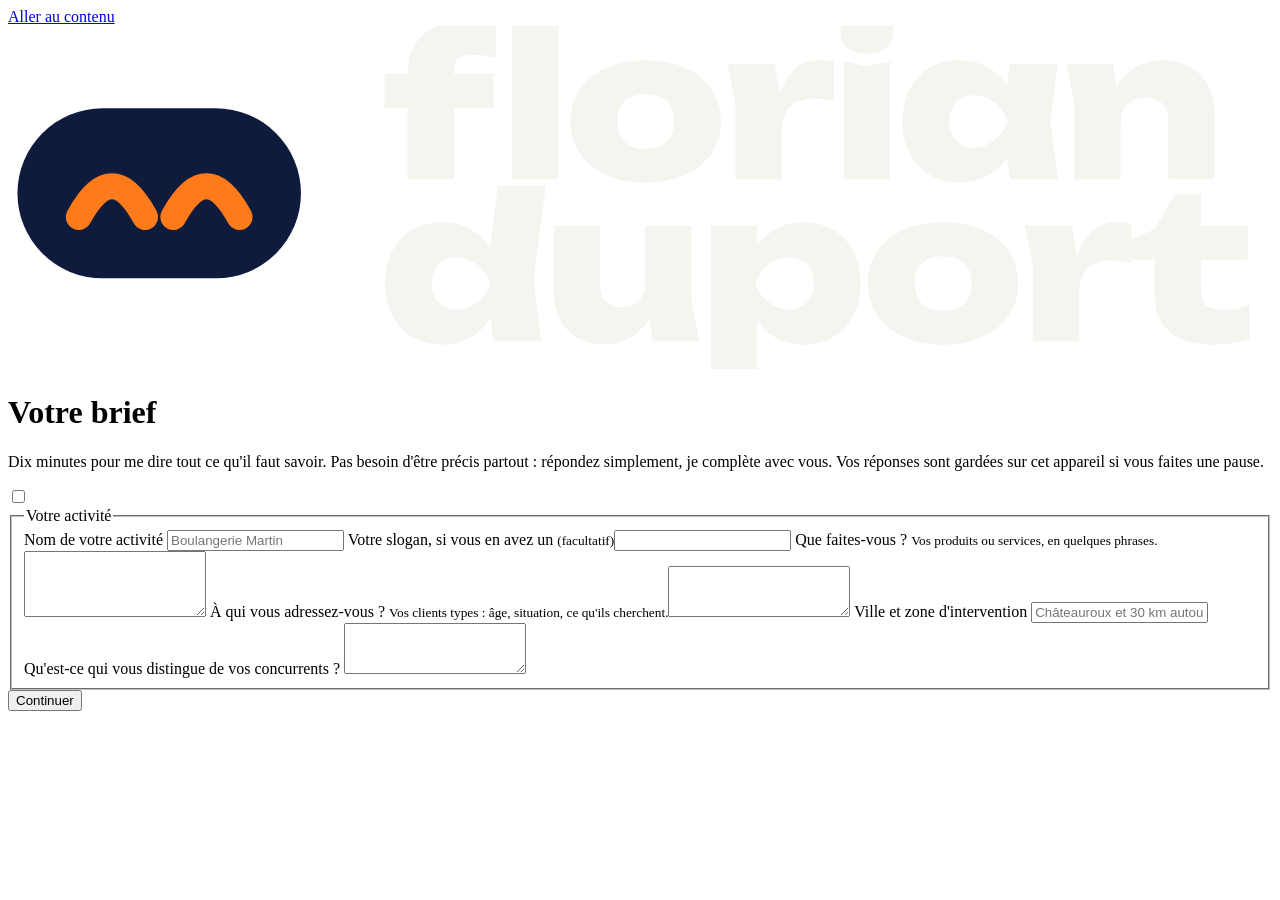
==== brief.html @ b541f1bf "Mise à jour du site (2026-10-30 08:42)" ====
<!doctype html>
<html lang="fr">
<head>
  <meta name="robots" content="noindex" />
  <meta charset="utf-8" />
  <meta name="viewport" content="width=device-width, initial-scale=1" />
  <title>Votre brief · Florian Duport</title>
  <meta name="description" content="Le brief de votre landing page : dix minutes pour me dire tout ce qu'il faut savoir. Votre page est en ligne 3 jours plus tard." />
  <meta name="robots" content="noindex" />
  <meta name="theme-color" content="#0E1B3D" />
  <link rel="icon" href="/site-florian-duport/favicon.svg" type="image/svg+xml" />
  <script type="module" crossorigin src="/site-florian-duport/assets/brief-FV-0mz4w.js"></script>
  <link rel="modulepreload" crossorigin href="/site-florian-duport/assets/style-B1-n3mrG.js">
  <link rel="modulepreload" crossorigin href="/site-florian-duport/assets/config-A_VQIrrj.js">
  <link rel="stylesheet" crossorigin href="/site-florian-duport/assets/style-Bo7npjMz.css">
</head>
<body class="legal-page brief-page">
  <a class="skip" href="#contenu">Aller au contenu</a>
  <header class="nav is-scrolled">
    <a class="nav__brand" href="/site-florian-duport/" aria-label="Florian Duport, retour à l'accueil"><svg class="logo" aria-hidden="true" focusable="false" xmlns="http://www.w3.org/2000/svg" viewBox="0 0 627 170"><g transform="translate(0 8) scale(2.34375)">
  <rect class="vs" x="2" y="14" width="60" height="36" rx="18" fill="#0E1B3D"/>
  <path class="ey" d="M15 37 Q22 24 29 37 M35 37 Q42 24 49 37" fill="none" stroke="#FF7A1A" stroke-width="5.5" stroke-linecap="round"/>
</g>
  <path class="lt" fill="#F6F4EF" d="M231.30 14.20L231.30 14.20Q225.80 14.20 223.50 16.05Q221.20 17.90 221.20 22L221.20 22L221.20 76L198.20 76L198.20 23.90Q198.20 15.20 201.70 9.30Q205.20 3.40 211.95 0.35Q218.70-2.70 228.60-2.70L228.60-2.70Q232.40-2.70 235.55-2.15Q238.70-1.60 241.90-0.50L241.90-0.50L241.90 16.10Q239.40 15.20 236.80 14.70Q234.20 14.20 231.30 14.20ZM240.90 40.50L186.80 40.50L186.80 23.70L240.90 23.70L240.90 40.50ZM250.10 76L250.10-1L273.10-1L273.10 76L250.10 76ZM316.30 77.70L316.30 77.70Q305.20 77.70 296.80 73.90Q288.40 70.10 283.70 63.25Q279 56.40 279 47.40L279 47.40Q279 38.20 283.70 31.35Q288.40 24.50 296.80 20.75Q305.20 17 316.40 17L316.40 17Q327.50 17 335.90 20.75Q344.30 24.50 348.95 31.35Q353.60 38.20 353.60 47.40L353.60 47.40Q353.60 56.40 348.95 63.25Q344.30 70.10 335.90 73.90Q327.50 77.70 316.30 77.70ZM316.40 60.90L316.40 60.90Q320.90 60.90 324.05 59.30Q327.20 57.70 328.85 54.65Q330.50 51.60 330.50 47.40L330.50 47.40Q330.50 43.10 328.85 40.05Q327.20 37 324.05 35.40Q320.90 33.80 316.40 33.80L316.40 33.80Q311.90 33.80 308.70 35.40Q305.50 37 303.85 40.05Q302.20 43.10 302.20 47.30L302.20 47.30Q302.20 51.60 303.85 54.65Q305.50 57.70 308.70 59.30Q311.90 60.90 316.40 60.90ZM360.80 38.30L356.90 18.70L380.30 18.70L383.70 39L383.70 76L360.80 76L360.80 38.30ZM409.80 17.60L409.80 17.60L409.80 37.10Q406.60 36.50 403.95 36.25Q401.30 36 399.10 36L399.10 36Q395.00 36 391.50 37.55Q388.00 39.10 385.85 42.85Q383.70 46.60 383.70 53.20L383.70 53.20L379.50 48Q380.40 41.80 381.95 36.25Q383.50 30.70 386.20 26.35Q388.90 22 392.95 19.50Q397.00 17 402.90 17L402.90 17Q404.50 17 406.20 17.15Q407.90 17.30 409.80 17.60ZM414.50 76L414.50 17.60L426.00 20L437.40 17.60L437.40 76L414.50 76ZM426.00 13.80L426.00 13.80Q420.20 13.80 416.60 10.90Q413.00 8 413.00 3.10L413.00 3.10Q413.00-1.90 416.60-4.80Q420.20-7.70 426.00-7.70L426.00-7.70Q432.00-7.70 435.55-4.80Q439.10-1.90 439.10 3.10L439.10 3.10Q439.10 8 435.55 10.90Q432.00 13.80 426.00 13.80ZM520.80 76L497.00 76L494.30 55.60L497.10 47.40L494.30 39.30L497.00 18.70L520.80 18.70L517 47.30L520.80 76ZM502.10 47.40L502.10 47.40Q500.90 56.50 496.85 63.35Q492.80 70.20 486.45 73.95Q480.10 77.70 471.90 77.70L471.90 77.70Q463.60 77.70 457.20 73.90Q450.80 70.10 447.25 63.25Q443.70 56.40 443.70 47.40L443.70 47.40Q443.70 38.20 447.25 31.35Q450.80 24.50 457.20 20.75Q463.60 17 471.90 17L471.90 17Q480.10 17 486.45 20.70Q492.80 24.40 496.90 31.25Q501.00 38.10 502.10 47.40ZM466.80 47.40L466.80 47.40Q466.80 51.20 468.35 54.10Q469.90 57 472.70 58.70Q475.50 60.40 479.10 60.40L479.10 60.40Q482.80 60.40 486.20 58.70Q489.60 57 492.20 54.10Q494.80 51.20 496.00 47.40L496.00 47.40Q494.80 43.60 492.20 40.65Q489.60 37.70 486.20 36Q482.80 34.30 479.10 34.30L479.10 34.30Q475.50 34.30 472.70 36Q469.90 37.70 468.35 40.65Q466.80 43.60 466.80 47.40ZM529 38.90L525.10 18.70L548 18.70L551.90 42.40L551.90 76L529 76L529 38.90ZM572.30 17L572.30 17Q580.70 17 586.50 20.30Q592.30 23.60 595.45 29.65Q598.60 35.70 598.60 43.80L598.60 43.80L598.60 76L575.60 76L575.60 47.10Q575.60 41.50 572.65 38.50Q569.70 35.50 564.30 35.50L564.30 35.50Q560.50 35.50 557.70 37.10Q554.90 38.70 553.40 41.60Q551.90 44.50 551.90 48.60L551.90 48.60L545 45Q546.30 35.70 550.25 29.50Q554.20 23.30 559.90 20.15Q565.60 17 572.30 17Z"/>
  <path class="lt" fill="#F6F4EF" d="M264.60 156.36L240.80 156.36L238 134.96L241.70 127.96L238 118.66L243 79.36L266.80 79.36L260.70 125.86L264.60 156.36ZM245.40 127.76L245.40 127.76Q244.20 136.86 240.15 143.71Q236.10 150.56 229.75 154.31Q223.40 158.06 215.20 158.06L215.20 158.06Q206.90 158.06 200.50 154.26Q194.10 150.46 190.55 143.61Q187 136.76 187 127.76L187 127.76Q187 118.56 190.55 111.71Q194.10 104.86 200.50 101.11Q206.90 97.36 215.20 97.36L215.20 97.36Q223.40 97.36 229.75 101.06Q236.10 104.76 240.20 111.61Q244.30 118.46 245.40 127.76ZM210.10 127.76L210.10 127.76Q210.10 131.56 211.65 134.46Q213.20 137.36 216 139.06Q218.80 140.76 222.40 140.76L222.40 140.76Q226.10 140.76 229.50 139.06Q232.90 137.36 235.50 134.46Q238.10 131.56 239.30 127.76L239.30 127.76Q238.10 123.96 235.50 121.01Q232.90 118.06 229.50 116.36Q226.10 114.66 222.40 114.66L222.40 114.66Q218.80 114.66 216 116.36Q213.20 118.06 211.65 121.01Q210.10 123.96 210.10 127.76ZM296.20 157.96L296.20 157.96Q288.20 157.96 282.45 154.66Q276.70 151.36 273.70 145.31Q270.70 139.26 270.70 131.26L270.70 131.26L270.70 99.06L293.60 99.06L293.60 127.96Q293.60 133.46 296.40 136.46Q299.20 139.46 304.30 139.46L304.30 139.46Q308.20 139.46 310.80 137.96Q313.40 136.46 314.75 133.56Q316.10 130.66 316.10 126.46L316.10 126.46L323 130.06Q321.80 139.16 317.90 145.41Q314 151.66 308.45 154.81Q302.90 157.96 296.20 157.96ZM342.90 156.36L319.90 156.36L316.10 132.66L316.10 99.06L339 99.06L339 136.16L342.90 156.36ZM348.60 172.86L348.60 99.06L371.50 99.06L371.50 114.36L370.60 116.96L370.60 134.46L371.50 139.56L371.50 172.86L348.60 172.86ZM364.50 127.76L364.50 127.76Q365.70 118.46 369.75 111.61Q373.80 104.76 380.20 101.06Q386.60 97.36 394.70 97.36L394.70 97.36Q403.10 97.36 409.45 101.11Q415.80 104.86 419.35 111.71Q422.90 118.56 422.90 127.76L422.90 127.76Q422.90 136.76 419.35 143.61Q415.80 150.46 409.45 154.26Q403.10 158.06 394.70 158.06L394.70 158.06Q386.50 158.06 380.15 154.31Q373.80 150.56 369.80 143.71Q365.80 136.86 364.50 127.76ZM399.80 127.76L399.80 127.76Q399.80 123.96 398.25 121.01Q396.70 118.06 393.90 116.36Q391.10 114.66 387.50 114.66L387.50 114.66Q383.80 114.66 380.40 116.36Q377 118.06 374.45 121.01Q371.90 123.96 370.70 127.76L370.70 127.76Q371.90 131.56 374.45 134.46Q377 137.36 380.40 139.06Q383.80 140.76 387.50 140.76L387.50 140.76Q391.10 140.76 393.90 139.06Q396.70 137.36 398.25 134.46Q399.80 131.56 399.80 127.76ZM463.80 158.06L463.80 158.06Q452.70 158.06 444.30 154.26Q435.90 150.46 431.20 143.61Q426.50 136.76 426.50 127.76L426.50 127.76Q426.50 118.56 431.20 111.71Q435.90 104.86 444.30 101.11Q452.70 97.36 463.90 97.36L463.90 97.36Q475.00 97.36 483.40 101.11Q491.80 104.86 496.45 111.71Q501.10 118.56 501.10 127.76L501.10 127.76Q501.10 136.76 496.45 143.61Q491.80 150.46 483.40 154.26Q475.00 158.06 463.80 158.06ZM463.90 141.26L463.90 141.26Q468.40 141.26 471.55 139.66Q474.70 138.06 476.35 135.01Q478.00 131.96 478.00 127.76L478.00 127.76Q478.00 123.46 476.35 120.41Q474.70 117.36 471.55 115.76Q468.40 114.16 463.90 114.16L463.90 114.16Q459.40 114.16 456.20 115.76Q453.00 117.36 451.35 120.41Q449.70 123.46 449.70 127.66L449.70 127.66Q449.70 131.96 451.35 135.01Q453.00 138.06 456.20 139.66Q459.40 141.26 463.90 141.26ZM508.30 118.66L504.40 99.06L527.80 99.06L531.20 119.36L531.20 156.36L508.30 156.36L508.30 118.66ZM557.30 97.96L557.30 97.96L557.30 117.46Q554.10 116.86 551.45 116.61Q548.80 116.36 546.60 116.36L546.60 116.36Q542.50 116.36 539 117.91Q535.50 119.46 533.35 123.21Q531.20 126.96 531.20 133.56L531.20 133.56L527 128.36Q527.90 122.16 529.45 116.61Q531 111.06 533.70 106.71Q536.40 102.36 540.45 99.86Q544.50 97.36 550.40 97.36L550.40 97.36Q552 97.36 553.70 97.51Q555.40 97.66 557.30 97.96ZM568.80 115.86L557.40 115.86L557.40 105.96L568.80 100.76L578.80 83.56L591.80 83.56L591.80 99.06L615 99.06L615 115.86L591.80 115.86L591.80 130.16Q591.80 135.96 594.05 138.36Q596.30 140.76 602.90 140.76L602.90 140.76Q607 140.76 610.20 140.11Q613.40 139.46 616 138.46L616 138.46L616 155.36Q612.80 156.36 607.90 157.21Q603 158.06 597.60 158.06L597.60 158.06Q587.80 158.06 581.45 155.06Q575.10 152.06 571.95 146.46Q568.80 140.86 568.80 133.26L568.80 133.26L568.80 115.86Z"/></svg></a>
  </header>

  <main id="contenu" class="brief">
    <div class="wrap brief__wrap">
      <div class="brief__intro">
        <h1>Votre brief</h1>
        <p class="lead">Dix minutes pour me dire tout ce qu'il faut savoir. Pas besoin d'être précis partout&nbsp;: répondez simplement, je complète avec vous. Vos réponses sont gardées sur cet appareil si vous faites une pause.</p>
      </div>

      <div class="brief__progress" aria-hidden="true"><span class="brief__bar"></span></div>
      <p class="brief__step-label" aria-live="polite"></p>

      <form class="brief__form form" novalidate>
        <input type="checkbox" name="botcheck" class="hp" tabindex="-1" autocomplete="off" aria-hidden="true" />

        <!-- 1. activity -->
        <fieldset class="brief__step" data-title="Votre activité">
          <legend>Votre activité</legend>
          <label>Nom de votre activité <input name="nom" required placeholder="Boulangerie Martin" /></label>
          <label>Votre slogan, si vous en avez un <small>(facultatif)</small><input name="slogan" /></label>
          <label>Que faites-vous&nbsp;? <small>Vos produits ou services, en quelques phrases.</small><textarea name="activite" required rows="4"></textarea></label>
          <label>À qui vous adressez-vous&nbsp;? <small>Vos clients types&nbsp;: âge, situation, ce qu'ils cherchent.</small><textarea name="clients" required rows="3"></textarea></label>
          <label>Ville et zone d'intervention <input name="ville" required placeholder="Châteauroux et 30 km autour" /></label>
          <label>Qu'est-ce qui vous distingue de vos concurrents&nbsp;? <textarea name="difference" rows="3"></textarea></label>
        </fieldset>

        <!-- 2. image -->
        <fieldset class="brief__step" data-title="Votre image" hidden>
          <legend>Votre image</legend>
          <label>Votre activité en 3 à 5 mots <small>Par exemple&nbsp;: chaleureuse, artisanale, haut de gamme.</small><input name="personnalite" required /></label>
          <label>Vos couleurs <small>(facultatif) Les noms ou les codes, si vous les avez.</small><input name="couleurs" placeholder="Bleu marine, doré" /></label>
          <div class="brief__choices" role="radiogroup" aria-label="Logo">
            <p class="brief__q">Avez-vous un logo&nbsp;?</p>
            <label class="choice"><input type="radio" name="logo" value="Oui, je l'envoie" required /> <span>Oui, je vous l'envoie</span></label>
            <label class="choice"><input type="radio" name="logo" value="Non, à créer" /> <span>Non, il faudrait en créer un</span></label>
          </div>
          <label>L'ambiance que vous imaginez <small>(facultatif) Lumière, matières, atmosphère.</small><textarea name="ambiance" rows="3" placeholder="Chaleureux, bois et farine, lumière du matin"></textarea></label>
          <div class="brief__choices" role="radiogroup" aria-label="Style du site">
            <p class="brief__q">Quel style de page&nbsp;?</p>
            <label class="choice"><input type="radio" name="style" value="Classique" required /> <span><strong>Classique</strong> Sobre et efficace, rapide à parcourir.</span></label>
            <label class="choice"><input type="radio" name="style" value="Mixte" /> <span><strong>Avec un effet « waouh »</strong> La même clarté, plus un premier écran animé.</span></label>
            <label class="choice"><input type="radio" name="style" value="À conseiller" /> <span><strong>Je ne sais pas</strong> Conseillez-moi.</span></label>
          </div>
        </fieldset>

        <!-- 3. page -->
        <fieldset class="brief__step" data-title="Votre page" hidden>
          <legend>Votre page</legend>
          <div class="brief__choices" role="radiogroup" aria-label="Objectif">
            <p class="brief__q">Que doit faire le visiteur en priorité&nbsp;?</p>
            <label class="choice"><input type="radio" name="objectif" value="Vous appeler" required /> <span>Vous appeler</span></label>
            <label class="choice"><input type="radio" name="objectif" value="Vous écrire (formulaire ou message)" /> <span>Vous écrire</span></label>
            <label class="choice"><input type="radio" name="objectif" value="Réserver ou prendre rendez-vous" /> <span>Réserver ou prendre rendez-vous</span></label>
            <label class="choice"><input type="radio" name="objectif" value="Demander un devis" /> <span>Demander un devis</span></label>
            <label class="choice"><input type="radio" name="objectif" value="Venir sur place" /> <span>Venir sur place</span></label>
          </div>
          <label>Vos produits ou services principaux, avec leurs prix si vous le souhaitez <textarea name="offre" required rows="4"></textarea></label>
          <label>Trois raisons de vous choisir <small>(facultatif)</small><textarea name="benefices" rows="3"></textarea></label>
          <label>Infos pratiques <small>(facultatif) Horaires, lieu d'accueil, moyens de paiement, accès.</small><textarea name="pratique" rows="3"></textarea></label>
          <label>Les questions que vos clients posent souvent <small>(facultatif)</small><textarea name="faq" rows="3"></textarea></label>
        </fieldset>

        <!-- 4. content -->
        <fieldset class="brief__step" data-title="Vos contenus" hidden>
          <legend>Vos contenus</legend>
          <label>Vos photos et votre logo <small>Un lien Google Drive, WeTransfer ou Dropbox. Pas de photos&nbsp;? Laissez vide, je m'en occupe.</small><input name="photos" type="url" placeholder="https://" /></label>
          <label>Ce qui existe déjà <small>(facultatif) Ancien site, page Facebook, fiche Google.</small><textarea name="existant" rows="2"></textarea></label>
          <label>Avis clients à afficher <small>(facultatif) Un lien vers vos avis Google, ou copiez-en quelques-uns.</small><textarea name="avis" rows="3"></textarea></label>
          <label>Deux ou trois sites que vous aimez <small>(facultatif) Même hors de votre métier.</small><textarea name="aimes" rows="2"></textarea></label>
          <label>Un site que vous n'aimez pas <small>(facultatif)</small><input name="deteste" /></label>
        </fieldset>

        <!-- 5. contact and legal -->
        <fieldset class="brief__step" data-title="Coordonnées" hidden>
          <legend>Coordonnées</legend>
          <div class="form__row">
            <label>Votre nom <input name="contact" required autocomplete="name" /></label>
            <label>Votre e-mail <input name="email" type="email" required autocomplete="email" /></label>
          </div>
          <p class="brief__hint">Ce qui doit apparaître sur votre page&nbsp;:</p>
          <div class="form__row">
            <label>Téléphone <input name="tel_public" type="tel" autocomplete="tel" /></label>
            <label>E-mail <input name="email_public" type="email" /></label>
          </div>
          <label>Adresse <small>(facultatif)</small><input name="adresse" autocomplete="street-address" /></label>
          <label>Réseaux sociaux <small>(facultatif) Les liens.</small><textarea name="reseaux" rows="2"></textarea></label>
          <label>Le nom de domaine souhaité <small>(facultatif) L'adresse de votre site.</small><input name="domaine" placeholder="boulangerie-martin.fr" /></label>
          <p class="brief__hint">Pour les mentions légales, obligatoires&nbsp;:</p>
          <div class="form__row">
            <label>Raison sociale ou nom <input name="raison" /></label>
            <label>SIRET <input name="siret" inputmode="numeric" /></label>
          </div>
          <label class="choice choice--check"><input type="checkbox" name="accord" required /> <span>J'accepte que ces informations servent à créer ma page. <a href="/site-florian-duport/confidentialite.html" target="_blank" rel="noopener">En savoir plus</a></span></label>
        </fieldset>

        <div class="brief__nav">
          <button class="btn brief__back" type="button" hidden>Retour</button>
          <button class="btn btn--primary btn--lg brief__next" type="button">Continuer</button>
          <button class="btn btn--primary btn--lg brief__send" type="submit" hidden>Envoyer mon brief</button>
        </div>
        <p class="form__status" role="status" aria-live="polite"></p>
      </form>

      <div class="brief__done" hidden>
        <h2 class="h2">Merci, c'est parti.</h2>
        <p class="lead brief__done-text">Votre brief est bien arrivé. Je reviens vers vous par e-mail sous 48&nbsp;h, et votre page sera en ligne 3 jours après.</p>
        <p><button class="btn btn--primary brief__download" type="button">Télécharger une copie de mon brief</button></p>
      </div>
    </div>
  </main>
</body>
</html>
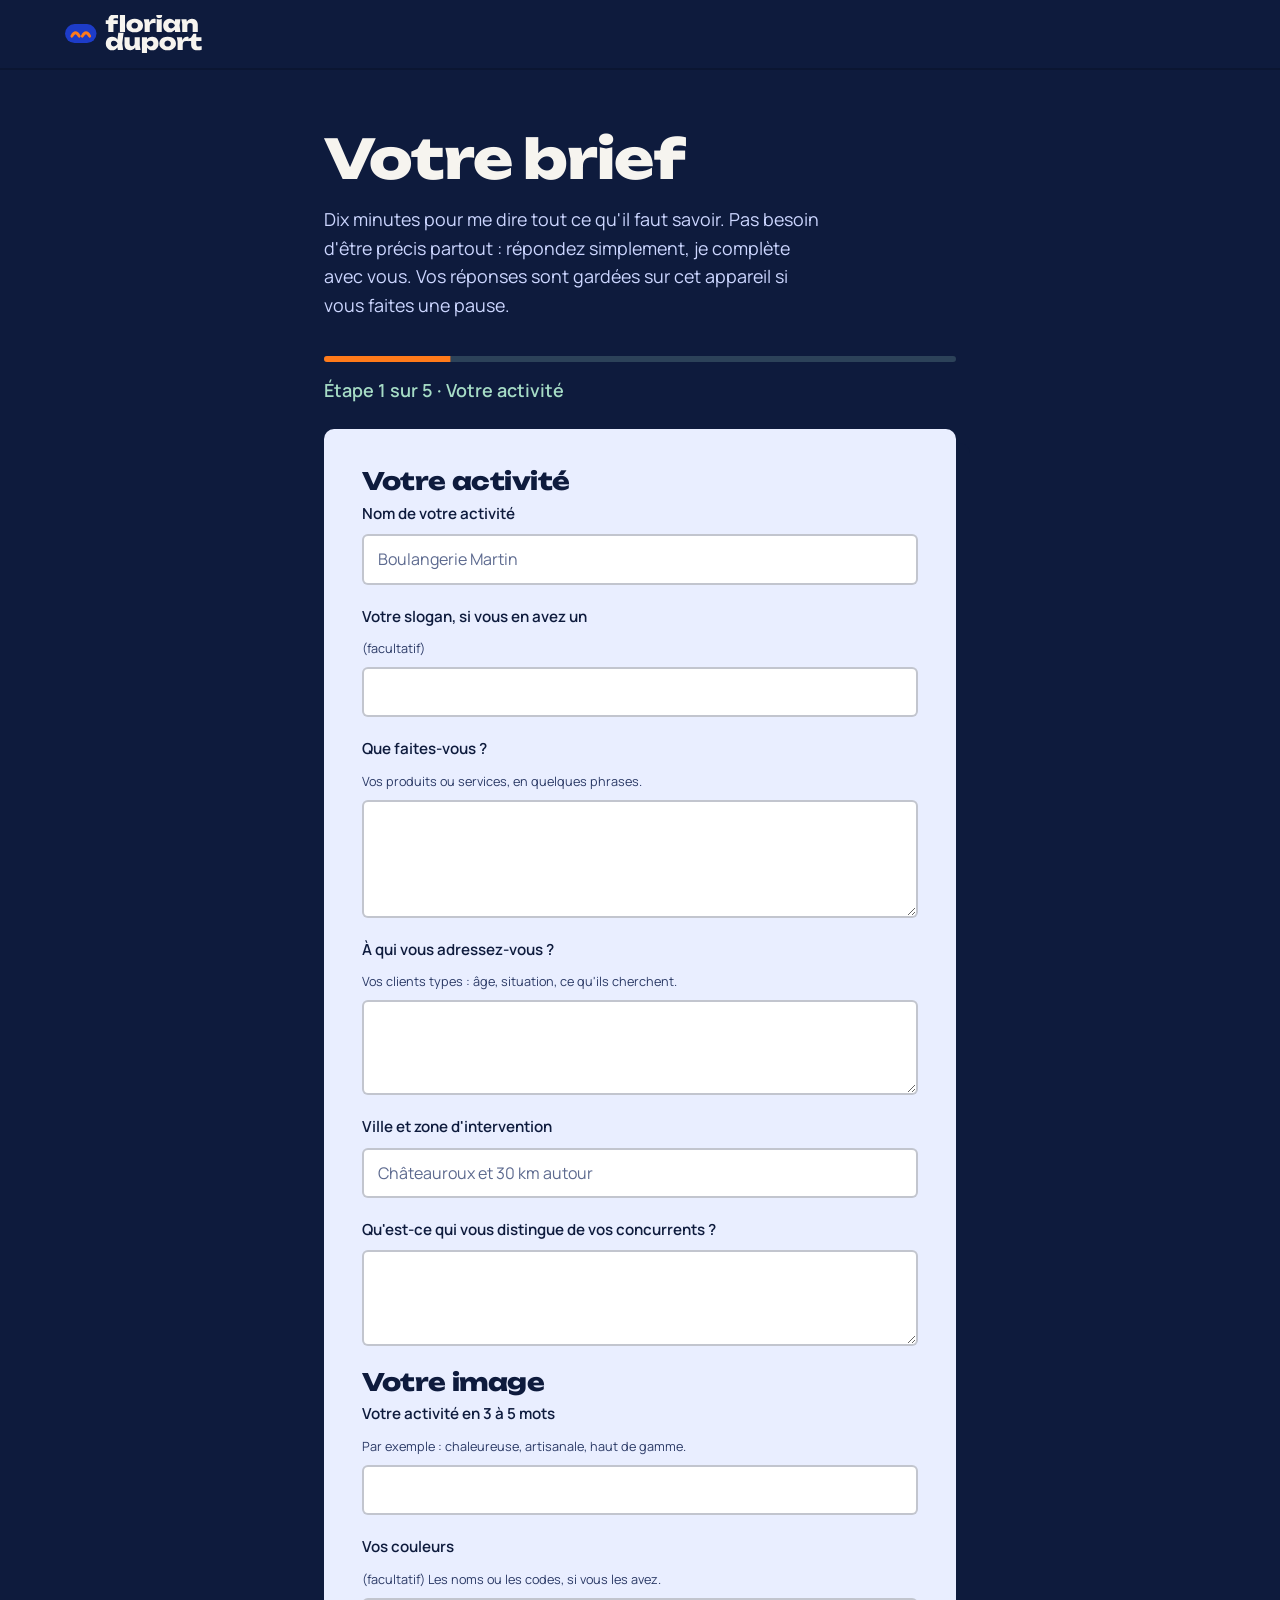
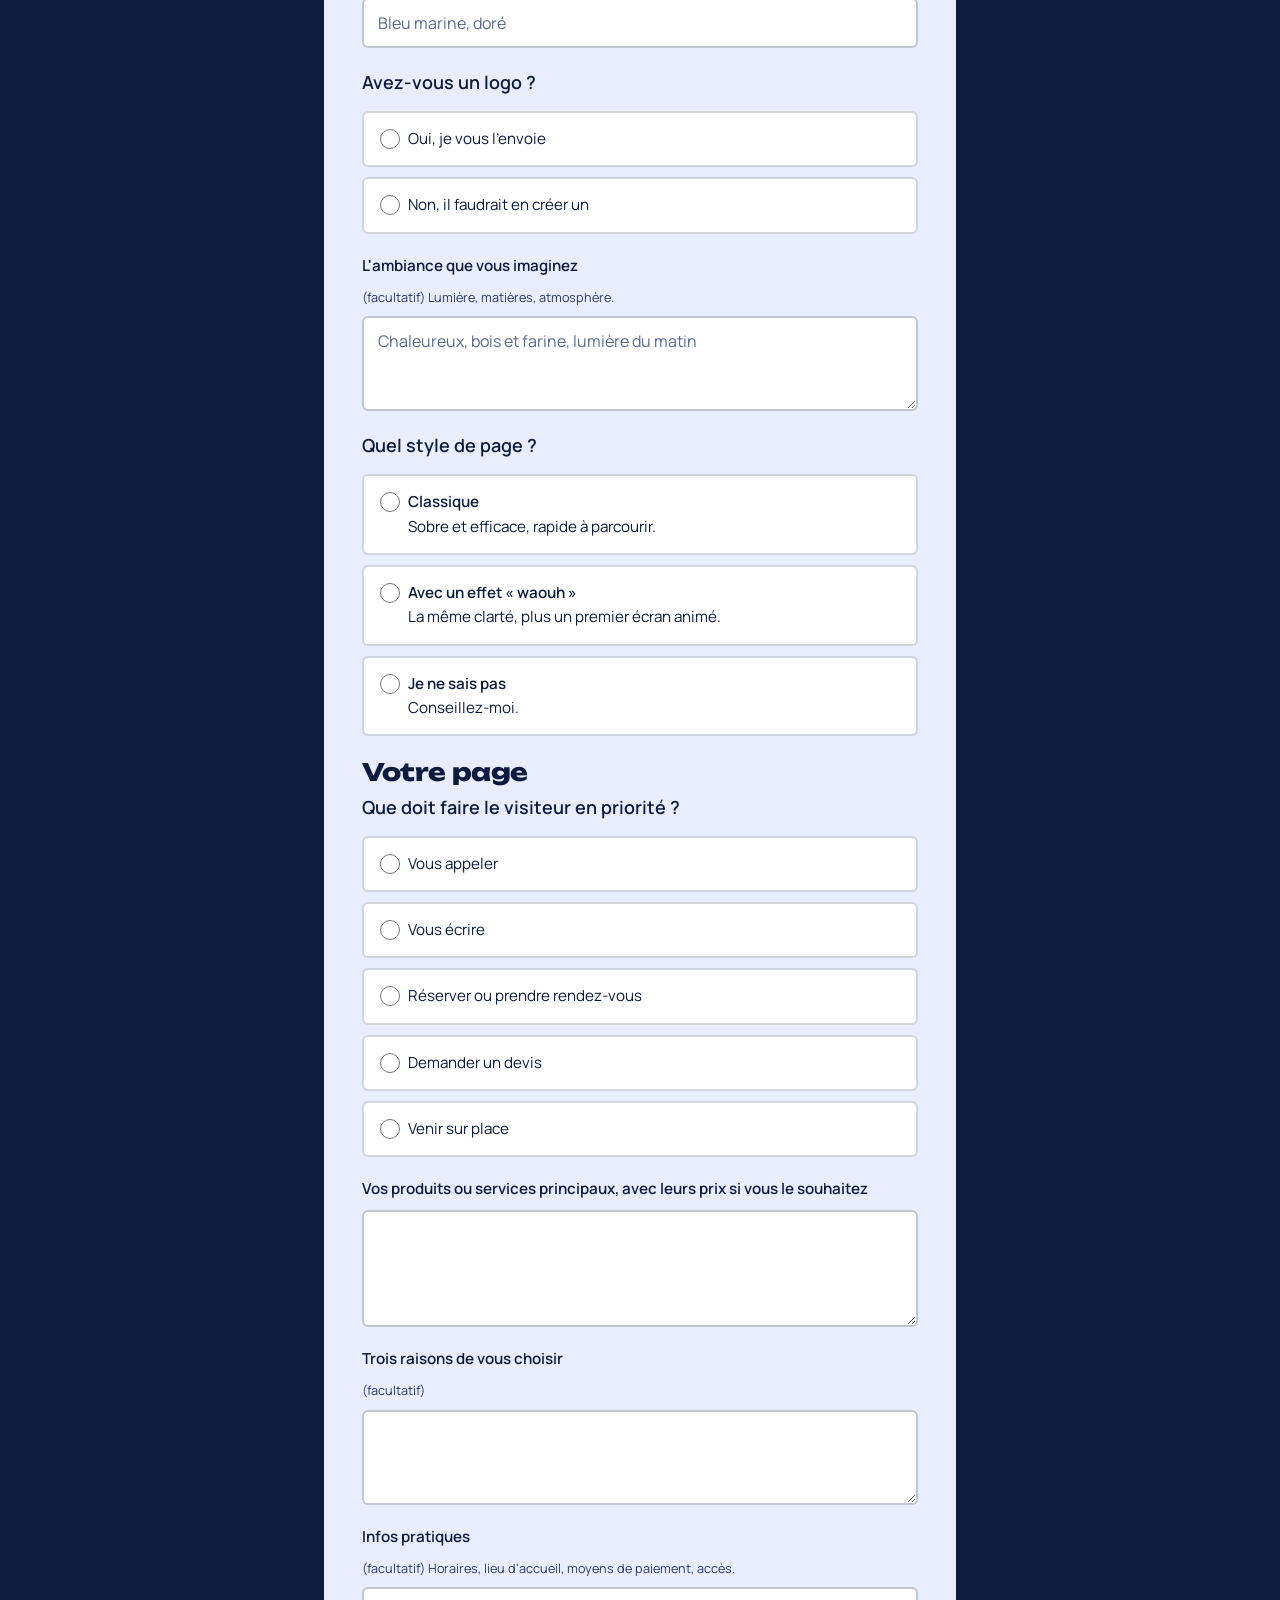
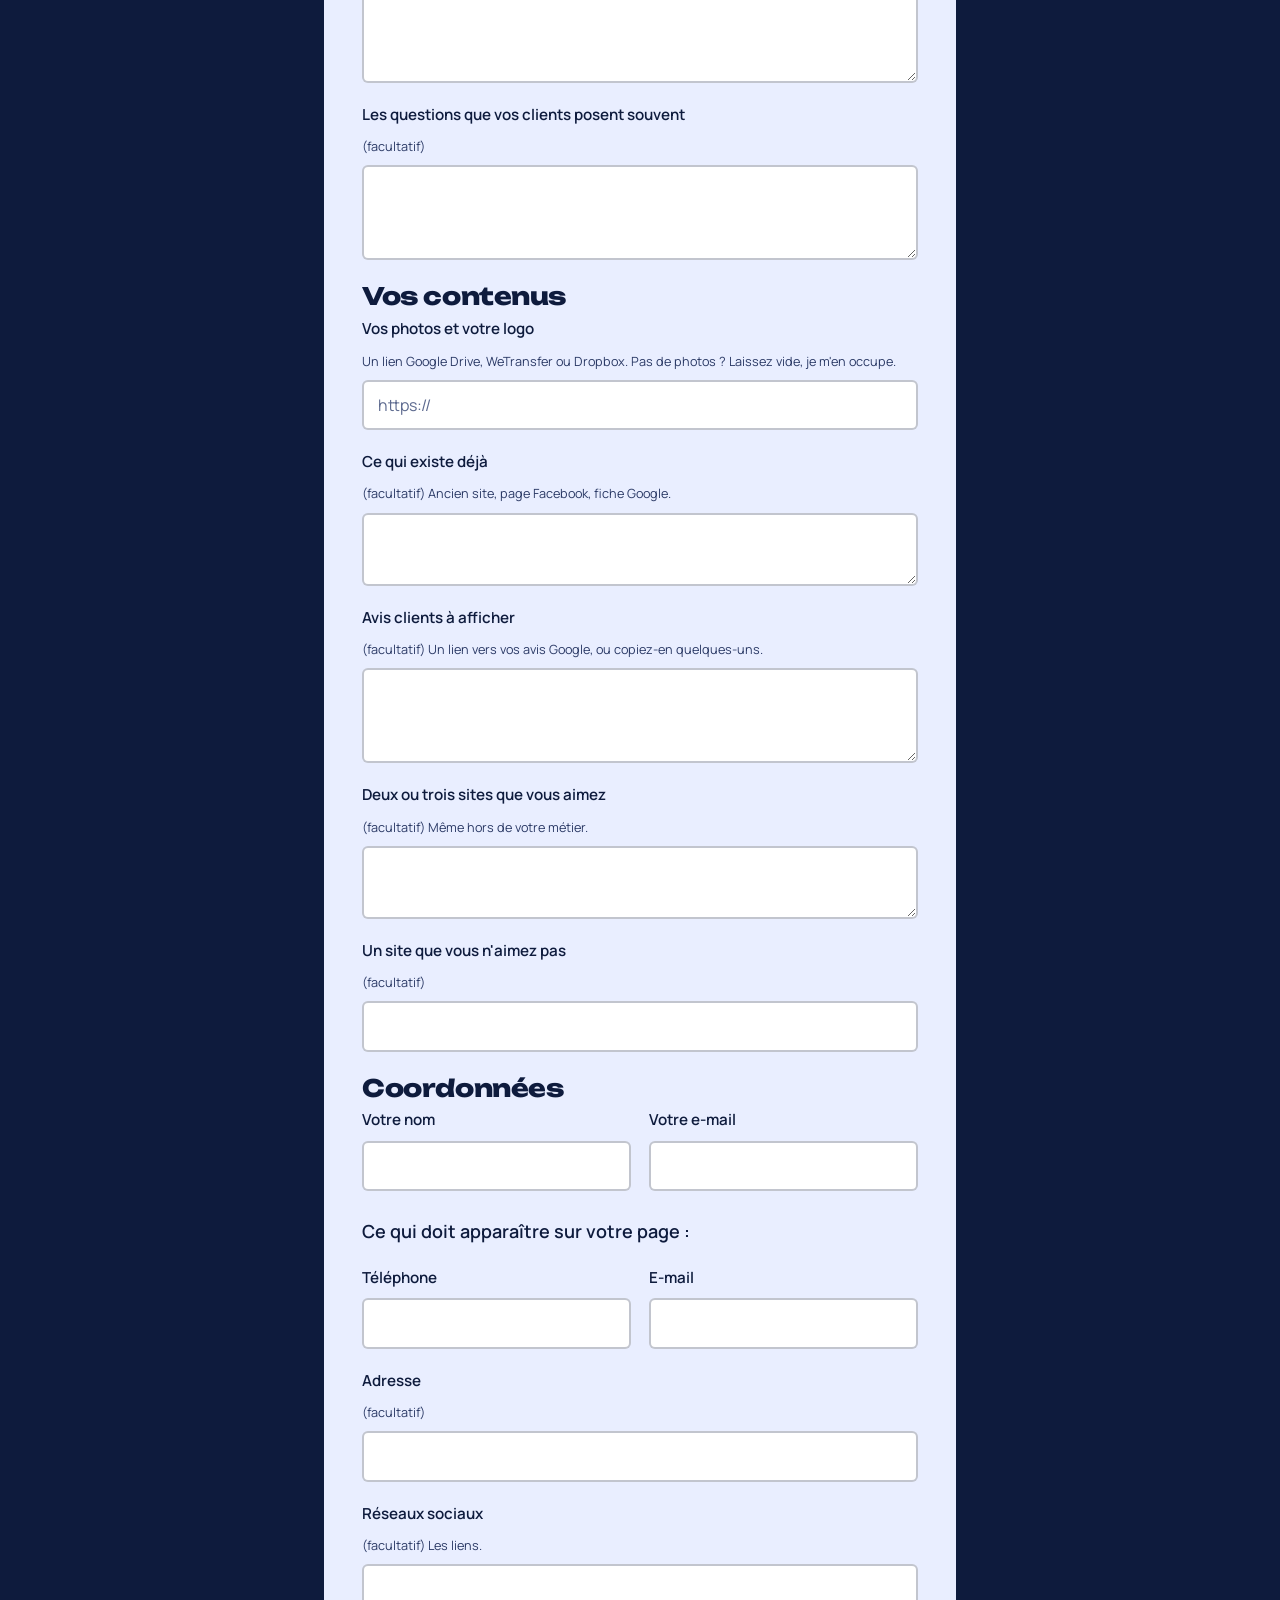
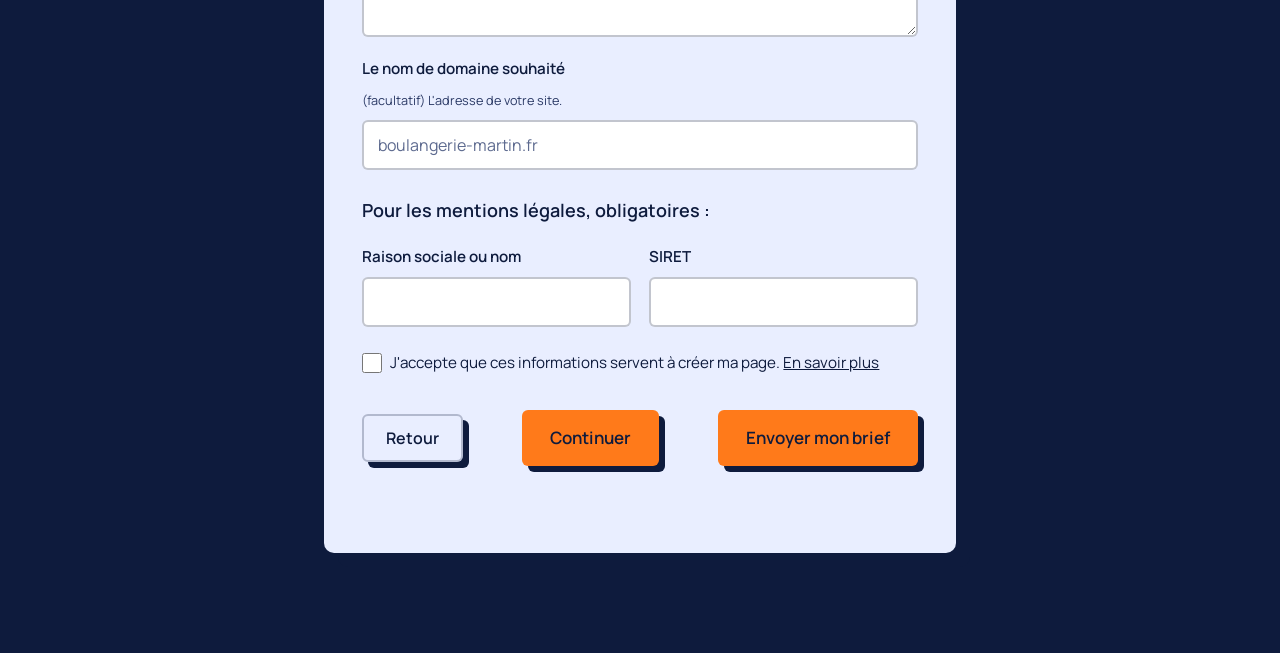
==== commit d947ba3e: "Mise à jour du site (2026-10-30 15:50)" ====
--- a/brief.html
+++ b/brief.html
@@ -1,23 +1,22 @@
 <!doctype html>
 <html lang="fr">
 <head>
-  <meta name="robots" content="noindex" />
   <meta charset="utf-8" />
   <meta name="viewport" content="width=device-width, initial-scale=1" />
   <title>Votre brief · Florian Duport</title>
   <meta name="description" content="Le brief de votre landing page : dix minutes pour me dire tout ce qu'il faut savoir. Votre page est en ligne 3 jours plus tard." />
   <meta name="robots" content="noindex" />
   <meta name="theme-color" content="#0E1B3D" />
-  <link rel="icon" href="/site-florian-duport/favicon.svg" type="image/svg+xml" />
-  <script type="module" crossorigin src="/site-florian-duport/assets/brief-FV-0mz4w.js"></script>
-  <link rel="modulepreload" crossorigin href="/site-florian-duport/assets/style-B1-n3mrG.js">
-  <link rel="modulepreload" crossorigin href="/site-florian-duport/assets/config-A_VQIrrj.js">
-  <link rel="stylesheet" crossorigin href="/site-florian-duport/assets/style-Bo7npjMz.css">
+  <link rel="icon" href="/favicon.svg" type="image/svg+xml" />
+  <script type="module" crossorigin src="/assets/brief-Bj97l93v.js"></script>
+  <link rel="modulepreload" crossorigin href="/assets/style-DcEKXIwO.js">
+  <link rel="modulepreload" crossorigin href="/assets/config-A_VQIrrj.js">
+  <link rel="stylesheet" crossorigin href="/assets/style-DK89FTsJ.css">
 </head>
 <body class="legal-page brief-page">
   <a class="skip" href="#contenu">Aller au contenu</a>
   <header class="nav is-scrolled">
-    <a class="nav__brand" href="/site-florian-duport/" aria-label="Florian Duport, retour à l'accueil"><svg class="logo" aria-hidden="true" focusable="false" xmlns="http://www.w3.org/2000/svg" viewBox="0 0 627 170"><g transform="translate(0 8) scale(2.34375)">
+    <a class="nav__brand" href="/" aria-label="Florian Duport, retour à l'accueil"><svg class="logo" aria-hidden="true" focusable="false" xmlns="http://www.w3.org/2000/svg" viewBox="0 0 627 170"><g transform="translate(0 8) scale(2.34375)">
   <rect class="vs" x="2" y="14" width="60" height="36" rx="18" fill="#0E1B3D"/>
   <path class="ey" d="M15 37 Q22 24 29 37 M35 37 Q42 24 49 37" fill="none" stroke="#FF7A1A" stroke-width="5.5" stroke-linecap="round"/>
 </g>
@@ -115,7 +114,7 @@
             <label>Raison sociale ou nom <input name="raison" /></label>
             <label>SIRET <input name="siret" inputmode="numeric" /></label>
           </div>
-          <label class="choice choice--check"><input type="checkbox" name="accord" required /> <span>J'accepte que ces informations servent à créer ma page. <a href="/site-florian-duport/confidentialite.html" target="_blank" rel="noopener">En savoir plus</a></span></label>
+          <label class="choice choice--check"><input type="checkbox" name="accord" required /> <span>J'accepte que ces informations servent à créer ma page. <a href="/confidentialite.html" target="_blank" rel="noopener">En savoir plus</a></span></label>
         </fieldset>
 
         <div class="brief__nav">
--- a/assets/style-DK89FTsJ.css
+++ b/assets/style-DK89FTsJ.css
@@ -0,0 +1 @@
+@font-face{font-family:Unbounded;font-style:normal;font-display:swap;font-weight:800;src:url([data-uri])format("woff2"),url([data-uri])format("woff");unicode-range:U+460-52F,U+1C80-1C8A,U+20B4,U+2DE0-2DFF,U+A640-A69F,U+FE2E-FE2F}@font-face{font-family:Unbounded;font-style:normal;font-display:swap;font-weight:800;src:url(/assets/unbounded-cyrillic-800-normal--HlTIRd4.woff2)format("woff2"),url(/assets/unbounded-cyrillic-800-normal-DbsDaRyD.woff)format("woff");unicode-range:U+301,U+400-45F,U+490-491,U+4B0-4B1,U+2116}@font-face{font-family:Unbounded;font-style:normal;font-display:swap;font-weight:800;src:url(/assets/unbounded-vietnamese-800-normal-CoK4UhqK.woff2)format("woff2"),url(/assets/unbounded-vietnamese-800-normal-BESasFH0.woff)format("woff");unicode-range:U+102-103,U+110-111,U+128-129,U+168-169,U+1A0-1A1,U+1AF-1B0,U+300-301,U+303-304,U+308-309,U+323,U+329,U+1EA0-1EF9,U+20AB}@font-face{font-family:Unbounded;font-style:normal;font-display:swap;font-weight:800;src:url(/assets/unbounded-latin-ext-800-normal-18_tL4n1.woff2)format("woff2"),url(/assets/unbounded-latin-ext-800-normal-qEXaCaVG.woff)format("woff");unicode-range:U+100-2BA,U+2BD-2C5,U+2C7-2CC,U+2CE-2D7,U+2DD-2FF,U+304,U+308,U+329,U+1D00-1DBF,U+1E00-1E9F,U+1EF2-1EFF,U+2020,U+20A0-20AB,U+20AD-20C0,U+2113,U+2C60-2C7F,U+A720-A7FF}@font-face{font-family:Unbounded;font-style:normal;font-display:swap;font-weight:800;src:url(/assets/unbounded-latin-800-normal-CN2Hxyoo.woff2)format("woff2"),url(/assets/unbounded-latin-800-normal-Cjred_zf.woff)format("woff");unicode-range:U+??,U+131,U+152-153,U+2BB-2BC,U+2C6,U+2DA,U+2DC,U+304,U+308,U+329,U+2000-206F,U+20AC,U+2122,U+2191,U+2193,U+2212,U+2215,U+FEFF,U+FFFD}@font-face{font-family:Manrope;font-style:normal;font-display:swap;font-weight:400;src:url([data-uri])format("woff2"),url([data-uri])format("woff");unicode-range:U+460-52F,U+1C80-1C8A,U+20B4,U+2DE0-2DFF,U+A640-A69F,U+FE2E-FE2F}@font-face{font-family:Manrope;font-style:normal;font-display:swap;font-weight:400;src:url(/assets/manrope-cyrillic-400-normal-BMzJvInZ.woff2)format("woff2"),url(/assets/manrope-cyrillic-400-normal-Dvx59UGC.woff)format("woff");unicode-range:U+301,U+400-45F,U+490-491,U+4B0-4B1,U+2116}@font-face{font-family:Manrope;font-style:normal;font-display:swap;font-weight:400;src:url(/assets/manrope-greek-400-normal-CM4qok81.woff2)format("woff2"),url(/assets/manrope-greek-400-normal-DuX9RsAR.woff)format("woff");unicode-range:U+370-377,U+37A-37F,U+384-38A,U+38C,U+38E-3A1,U+3A3-3FF}@font-face{font-family:Manrope;font-style:normal;font-display:swap;font-weight:400;src:url(/assets/manrope-vietnamese-400-normal-DHb3EETF.woff2)format("woff2"),url(/assets/manrope-vietnamese-400-normal-D7E_mLGF.woff)format("woff");unicode-range:U+102-103,U+110-111,U+128-129,U+168-169,U+1A0-1A1,U+1AF-1B0,U+300-301,U+303-304,U+308-309,U+323,U+329,U+1EA0-1EF9,U+20AB}@font-face{font-family:Manrope;font-style:normal;font-display:swap;font-weight:400;src:url(/assets/manrope-latin-ext-400-normal-CMDvPJRp.woff2)format("woff2"),url(/assets/manrope-latin-ext-400-normal-C-X6QNXX.woff)format("woff");unicode-range:U+100-2BA,U+2BD-2C5,U+2C7-2CC,U+2CE-2D7,U+2DD-2FF,U+304,U+308,U+329,U+1D00-1DBF,U+1E00-1E9F,U+1EF2-1EFF,U+2020,U+20A0-20AB,U+20AD-20C0,U+2113,U+2C60-2C7F,U+A720-A7FF}@font-face{font-family:Manrope;font-style:normal;font-display:swap;font-weight:400;src:url(/assets/manrope-latin-400-normal-PaqtzbVb.woff2)format("woff2"),url(/assets/manrope-latin-400-normal-8tf8FM3T.woff)format("woff");unicode-range:U+??,U+131,U+152-153,U+2BB-2BC,U+2C6,U+2DA,U+2DC,U+304,U+308,U+329,U+2000-206F,U+20AC,U+2122,U+2191,U+2193,U+2212,U+2215,U+FEFF,U+FFFD}@font-face{font-family:Manrope;font-style:normal;font-display:swap;font-weight:600;src:url([data-uri])format("woff2"),url([data-uri])format("woff");unicode-range:U+460-52F,U+1C80-1C8A,U+20B4,U+2DE0-2DFF,U+A640-A69F,U+FE2E-FE2F}@font-face{font-family:Manrope;font-style:normal;font-display:swap;font-weight:600;src:url(/assets/manrope-cyrillic-600-normal-DvRl3Mj-.woff2)format("woff2"),url(/assets/manrope-cyrillic-600-normal-It4mZcQk.woff)format("woff");unicode-range:U+301,U+400-45F,U+490-491,U+4B0-4B1,U+2116}@font-face{font-family:Manrope;font-style:normal;font-display:swap;font-weight:600;src:url(/assets/manrope-greek-600-normal-BoRV6lzK.woff2)format("woff2"),url(/assets/manrope-greek-600-normal-CF2i9ZRY.woff)format("woff");unicode-range:U+370-377,U+37A-37F,U+384-38A,U+38C,U+38E-3A1,U+3A3-3FF}@font-face{font-family:Manrope;font-style:normal;font-display:swap;font-weight:600;src:url(/assets/manrope-vietnamese-600-normal-C1J5PCl_.woff2)format("woff2"),url(/assets/manrope-vietnamese-600-normal-lA7a_7Ok.woff)format("woff");unicode-range:U+102-103,U+110-111,U+128-129,U+168-169,U+1A0-1A1,U+1AF-1B0,U+300-301,U+303-304,U+308-309,U+323,U+329,U+1EA0-1EF9,U+20AB}@font-face{font-family:Manrope;font-style:normal;font-display:swap;font-weight:600;src:url(/assets/manrope-latin-ext-600-normal-_gBojHdJ.woff2)format("woff2"),url(/assets/manrope-latin-ext-600-normal-u5Pl7hTU.woff)format("woff");unicode-range:U+100-2BA,U+2BD-2C5,U+2C7-2CC,U+2CE-2D7,U+2DD-2FF,U+304,U+308,U+329,U+1D00-1DBF,U+1E00-1E9F,U+1EF2-1EFF,U+2020,U+20A0-20AB,U+20AD-20C0,U+2113,U+2C60-2C7F,U+A720-A7FF}@font-face{font-family:Manrope;font-style:normal;font-display:swap;font-weight:600;src:url(/assets/manrope-latin-600-normal-4f0koTD-.woff2)format("woff2"),url(/assets/manrope-latin-600-normal-BqgrALkZ.woff)format("woff");unicode-range:U+??,U+131,U+152-153,U+2BB-2BC,U+2C6,U+2DA,U+2DC,U+304,U+308,U+329,U+2000-206F,U+20AC,U+2122,U+2191,U+2193,U+2212,U+2215,U+FEFF,U+FFFD}:root{--blue:#1d3cc8;--navy:#0e1b3d;--ice:#e9eeff;--lin:#f6f4ef;--pale:#ccd6ff;--slate:#2b3a66;--orange:#ff7a1a;--mint:#a6dcc6;--mustard:#f2b632;--font:"Manrope", system-ui, sans-serif;--font-head:"Unbounded", "Manrope", system-ui, sans-serif;--wrap:1240px;--gutter:clamp(20px, 5vw, 64px);--radius:6px;--shadow-hard:6px 6px 0 var(--navy);--ease:cubic-bezier(.2, .7, .2, 1)}*,:before,:after{box-sizing:border-box}html{scroll-behavior:smooth;-webkit-text-size-adjust:100%;scroll-padding-top:84px;overflow-x:clip}body{background:var(--blue);color:var(--lin);font:400 1.0625rem/1.6 var(--font);-webkit-font-smoothing:antialiased;margin:0;overflow-x:clip}img,picture,svg,canvas{max-width:100%;display:block}a{color:inherit}h1,h2,h3{font-family:var(--font-head);letter-spacing:-.02em;text-wrap:balance;margin:0;font-weight:800;line-height:1.05}p{margin:0}:focus-visible{outline:3px solid var(--orange);outline-offset:3px;border-radius:2px}.skip{z-index:200;background:var(--orange);color:var(--navy);border-radius:var(--radius);padding:10px 16px;font-weight:600;position:absolute;top:-60px;left:12px}.skip:focus{top:12px}.wrap{max-width:var(--wrap);padding:0 var(--gutter);margin:0 auto}.section{padding:clamp(80px,11vw,136px) 0;position:relative}.section--blue{background:var(--blue)}.section--navy{background:var(--navy)}.section--ice{background:var(--ice);color:var(--navy)}.h2{max-width:18ch;font-size:clamp(1.9rem,3.7vw,3.15rem)}.lead{color:var(--pale);max-width:46ch;margin-top:18px;font-size:clamp(1.05rem,1.4vw,1.2rem)}.section--ice .lead{color:var(--slate)}.btn{border-radius:var(--radius);min-height:48px;font:600 1rem/1 var(--font);cursor:pointer;transition:transform .25s var(--ease), box-shadow .25s var(--ease), background .2s;border:0;justify-content:center;align-items:center;gap:10px;padding:12px 22px;text-decoration:none;display:inline-flex}.btn--primary{background:var(--orange);color:var(--navy);box-shadow:var(--shadow-hard)}.btn--primary:hover{box-shadow:8px 8px 0 var(--navy);transform:translate(-2px,-2px)}.btn--primary:active{box-shadow:2px 2px 0 var(--navy);transform:translate(3px,3px)}.btn--lg{min-height:56px;padding:16px 28px;font-size:1.0625rem}.link-arrow{transition:border-color .2s, gap .25s var(--ease);border-bottom:2px solid #f6f4ef59;align-items:center;gap:10px;padding:12px 2px;font-weight:600;text-decoration:none;display:inline-flex}.link-arrow:after{content:"";width:18px;height:2px;transition:width .25s var(--ease);background:currentColor;box-shadow:0 0}.link-arrow:hover{border-color:var(--orange)}.link-arrow:hover:after{width:26px}.logo .lt{fill:var(--lin)}.logo .ey,.logo-mark .ey{transform-box:fill-box;transform-origin:50%;transition:d .3s var(--ease)}.nav{z-index:100;height:76px;padding:0 var(--gutter);align-items:center;gap:32px;transition:background .3s,box-shadow .3s,height .3s;display:flex;position:fixed;inset:0 0 auto}.nav.is-scrolled .logo .vs{fill:var(--blue);transition:fill .3s}.nav.is-scrolled{background:var(--navy);height:68px;box-shadow:0 2px #0000002e}.nav__brand{flex:none;display:block}.nav__brand .logo{width:auto;height:38px}.nav__links{gap:28px;margin-left:auto;display:flex}.nav__links a{padding:8px 0;font-size:.95rem;font-weight:600;text-decoration:none;position:relative}.nav__links a:after{content:"";background:var(--orange);transform-origin:0;height:2px;transition:transform .3s var(--ease);position:absolute;bottom:0;left:0;right:0;transform:scaleX(0)}.nav__links a:hover:after,.nav__links a.is-active:after{transform:scaleX(1)}.nav__cta{min-height:42px;box-shadow:none;padding:10px 18px;font-size:.95rem}.nav__cta:hover{box-shadow:none;transform:translateY(-1px)}.nav__burger{cursor:pointer;background:0 0;border:0;width:48px;height:48px;margin-left:auto;padding:12px;display:none}.nav__burger span{background:var(--lin);height:3px;transition:transform .3s var(--ease);border-radius:2px;display:block}.nav__burger span+span{width:70%;margin-top:8px;margin-left:auto}.nav__burger[aria-expanded=true] span:first-child{transform:translateY(5.5px)rotate(45deg)}.nav__burger[aria-expanded=true] span+span{width:100%;transform:translateY(-5.5px)rotate(-45deg)}.menu{z-index:90;background:var(--navy);padding:110px var(--gutter) 40px;flex-direction:column;justify-content:space-between;display:flex;position:fixed;inset:0}.menu[hidden]{display:none}.menu nav{flex-direction:column;gap:6px;display:flex}.menu nav a{font:800 clamp(1.8rem, 8vw, 2.6rem)/1.25 var(--font-head);letter-spacing:-.02em;text-decoration:none}.menu .btn{align-self:flex-start}.hero{background:var(--blue);height:175vh;position:relative}.hero__sticky{z-index:7;height:100svh;position:sticky;top:0;overflow:hidden}.hero__poster,.hero__poster img{object-fit:cover;object-position:72% 40%;width:100%;height:100%;position:absolute;inset:0}.hero__poster{transition:opacity .9s}body.stage-ready .hero__poster{opacity:0}#stage{z-index:6;pointer-events:none;opacity:0;width:100%;height:100%;transition:opacity .9s;position:fixed;inset:0}body.stage-ready #stage{opacity:1}body.stage-failed #stage{display:none}.hero__drag{z-index:7;cursor:grab;touch-action:pan-y;width:46%;position:absolute;top:0;bottom:0;right:0}.hero__drag:active{cursor:grabbing}body:not(.stage-ready) .hero__drag{display:none}.hero__content{left:var(--gutter);z-index:8;pointer-events:none;max-width:min(40rem,46vw);position:absolute;top:50%;transform:translateY(-56%)}.hero__content a{pointer-events:auto}.hero__kicker{color:var(--pale);margin-bottom:22px;font-size:.98rem;font-weight:600}.hero__title{letter-spacing:-.035em;font-size:clamp(2.7rem,5.3vw,4.9rem);line-height:.98}.hero__lead{color:var(--lin);max-width:34ch;margin-top:26px;font-size:clamp(1.05rem,1.35vw,1.25rem)}.hero__actions{flex-wrap:wrap;align-items:center;gap:18px 30px;margin-top:36px;display:flex}.hero__facts{left:var(--gutter);z-index:8;border-top:2px solid #f6f4ef47;gap:clamp(20px,3.4vw,52px);max-width:min(42rem,44vw);margin:0;padding:22px 0 0;list-style:none;display:flex;position:absolute;bottom:clamp(24px,4.5vh,48px)}.hero__facts li{flex-direction:column;gap:4px;display:flex}.hero__facts--phone,.hero__arch{display:none}.hero__facts strong{font:800 clamp(1.05rem, 1.5vw, 1.35rem)/1.1 var(--font-head);letter-spacing:-.01em}.hero__facts span{color:var(--pale);font-size:1rem}.robot-spot{pointer-events:none;position:relative}body.stage-ready .robot-spot.is-home{pointer-events:auto;cursor:pointer}.robot-spot:before{content:"";background:var(--orange);opacity:0;transform-origin:50% 100%;border-radius:999px 999px 10px 10px;transition:opacity .35s,transform .75s cubic-bezier(.34,1.56,.64,1);position:absolute;inset:22% 6% 0;transform:translateY(36px)scale(.7);box-shadow:-12px 14px #0e1b3d47}.robot-spot.is-home:before{opacity:1;transform:none}.robot-spot--contact:before{background:var(--mint)}.robot-spot--footer:before{background:var(--blue);box-shadow:-12px 14px #0000004d}.robot-spot--offer{grid-area:3/1;width:min(100%,340px);height:clamp(260px,26vw,360px);margin-top:24px}.robot-spot--contact{order:3;width:min(100%,320px);height:clamp(240px,24vw,330px);margin:56px 0 8px}.robot-spot--footer{justify-self:end;width:min(100%,320px);height:clamp(250px,25vw,340px)}body.stage-failed .robot-spot,body:not(.stage-ready) .robot-spot--contact{display:none}.contact__intro{flex-direction:column;display:flex}.contact__intro .contact__direct{order:2}.paper-cluster{vertical-align:top;pointer-events:none;width:0;height:0;display:inline-block;position:relative}.paper{box-shadow:5px 5px 0 var(--blue);display:block;position:absolute}.paper--disc{background:var(--orange);border-radius:50%;width:38px;height:38px}.paper--arch{background:var(--mint);border-radius:999px 999px 0 0;width:30px;height:40px}.paper--pill{background:var(--mustard);border-radius:999px;width:52px;height:22px;transform:rotate(-12deg)}.works__head .paper-cluster{margin-left:22px}.works__head .paper--disc{top:-.9em;left:0}.works__head .paper--arch{top:-1.1em;left:44px}.works__head .paper--pill{top:-.05em;left:10px}.footer__call>div:first-child{position:relative}.footer__call .paper-cluster{position:absolute;top:-64px;right:8%}.footer__call .paper--disc{top:0;left:0}.footer__call .paper--arch{top:-6px;left:56px}.footer__call .paper--pill{top:44px;left:18px}.works__head{grid-template-columns:1.1fr 1fr;align-items:end;gap:32px;margin-bottom:clamp(48px,6vw,80px);display:grid}.works__head .lead{margin:0}.stack{gap:14vh;margin:0;padding:0 0 8vh;list-style:none;display:grid}.stack__item{top:calc(96px + var(--i) * 14px);--tilt:-1.1deg;transform:rotate(var(--tilt));--c-bg:var(--ice);--c-fg:var(--navy);--c-mute:var(--slate);--c-accent:var(--orange);--c-on:var(--navy);position:sticky}.stack__item:nth-child(2n){--tilt:1.2deg}.stack__card{background:var(--c-bg);min-height:min(70vh,600px);color:var(--c-fg);transform-origin:50% 0;will-change:transform;border-radius:18px;grid-template-columns:minmax(0,1.45fr) minmax(0,1fr);align-items:center;gap:clamp(24px,4vw,64px);padding:clamp(20px,3vw,44px);text-decoration:none;display:grid;box-shadow:16px 16px #060d22}.stack__shot{background:#fff;border-radius:10px;display:block;overflow:hidden;box-shadow:0 1px #00000014,0 18px 40px -18px #00000073}.browser-bar{background:#f2f2ef;gap:6px;padding:9px 12px;display:flex}.browser-bar i{background:#d0d3dc;border-radius:50%;width:9px;height:9px}.stack__shot img{aspect-ratio:16/10;object-fit:cover;object-position:top;width:100%;height:auto;transition:transform .8s var(--ease)}.stack__card:hover .stack__shot img{transform:scale(1.03)}.stack__info{flex-direction:column;align-items:flex-start;gap:12px;display:flex}.stack__tag{border-radius:var(--radius);background:var(--c-fg);color:var(--c-bg);padding:5px 12px;font-size:.88rem;font-weight:600}.stack__name{font:800 clamp(1.7rem, 3.2vw, 2.8rem)/1.02 var(--font-head);letter-spacing:-.025em;text-wrap:balance;margin-top:6px}.stack__meta{color:var(--c-mute);font-weight:600}.stack__hook{color:var(--c-mute);max-width:30rem}.stack__more{border-bottom:3px solid var(--c-accent);align-items:center;gap:12px;margin-top:10px;padding-bottom:4px;font-weight:600;display:inline-flex}.stack__more:after{content:"→";transition:transform .3s var(--ease)}.stack__card:hover .stack__more:after,.stack__card:focus-visible .stack__more:after{transform:translate(6px)}.stack__card:focus-visible{outline:3px solid var(--orange);outline-offset:6px}.stack__item--next{--c-bg:var(--orange);--c-fg:var(--navy);--c-mute:var(--navy)}.stack__item--next .stack__card{grid-template-columns:minmax(0,1.2fr) minmax(0,1fr);min-height:min(52vh,440px)}.stack__item--next .stack__name{font-size:clamp(2rem,4.4vw,3.8rem)}.btn--dark{background:var(--navy);color:var(--lin);margin-top:12px}.stack__shapes{height:100%;min-height:220px;position:relative}.stack__shapes i{display:block;position:absolute}.stack__shapes i:first-child{aspect-ratio:1;background:var(--blue);border-radius:50%;width:46%;top:8%;right:30%}.stack__shapes i:nth-child(2){aspect-ratio:1/1.3;background:var(--mint);width:30%;box-shadow:8px 8px 0 var(--navy);border-radius:999px 999px 0 0;top:2%;right:6%}.stack__shapes i:nth-child(3){background:var(--mustard);border-radius:999px;width:52%;height:22%;bottom:6%;right:10%;transform:rotate(-8deg)}.offer__wrap{grid-template-rows:auto auto 1fr;grid-template-columns:1fr minmax(320px,470px);align-items:start;gap:40px clamp(32px,6vw,96px);display:grid}.offer__intro{grid-column:1}.ticket-wrap{filter:drop-shadow(14px 14px 0 var(--orange));grid-area:1/2/span 3}.ticket{background:var(--ice);color:var(--navy);-webkit-mask-composite:source-in;border-radius:10px;padding:clamp(28px,3vw,40px);-webkit-mask-image:radial-gradient(14px at 0 152px,#0000 98%,#000),radial-gradient(14px at 100% 152px,#0000 98%,#000);-webkit-mask-position:0 0,0 0;-webkit-mask-size:auto,auto;-webkit-mask-repeat:repeat,repeat;-webkit-mask-clip:border-box,border-box;-webkit-mask-origin:border-box,border-box;-webkit-mask-composite:source-in;mask-composite:intersect;-webkit-mask-source-type:auto,auto;mask-mode:match-source,match-source}.ticket__top{border-bottom:2px dashed #0e1b3d40;margin-bottom:26px;padding-bottom:26px}.ticket__name{font:600 1.05rem/1.2 var(--font-head)}.ticket__price{align-items:flex-start;gap:8px;margin-top:10px;display:flex}.ticket__amount{font:800 clamp(4.5rem, 8vw, 6.4rem)/.9 var(--font-head);letter-spacing:-.05em}.ticket__unit{font:800 2rem/1 var(--font-head);flex-direction:column;gap:8px;padding-top:6px;display:flex}.ticket__unit small{font:600 .9rem/1 var(--font);color:var(--slate)}.ticket__list{gap:12px;margin:0 0 32px;padding:0;list-style:none;display:grid}.ticket__list li{padding-left:32px;position:relative}.ticket__list li:before{content:"";border:3px solid var(--slate);border-color:var(--slate) transparent transparent transparent;border-radius:50%;width:15px;height:15px;position:absolute;top:.55em;left:2px}.ticket__cta{width:100%}.addon{border-left:4px solid var(--mustard);grid-area:2/1;align-self:start;max-width:30rem;margin-top:12px;padding:6px 0 6px 26px}.addon__name{font:800 1.25rem/1.2 var(--font-head)}.addon__price{color:var(--pale);margin:10px 0 12px}.addon__price strong{color:var(--lin);font:800 1.6rem/1 var(--font-head);margin-right:4px}.addon p:last-child{color:var(--pale)}.method__wrap{grid-template-columns:1.1fr 1fr;align-items:center;gap:clamp(40px,6vw,96px);display:grid}.method__media img{width:100%;height:auto;box-shadow:-14px 14px 0 var(--mint);border-radius:10px}.steps{margin:40px 0 0;padding:0;list-style:none;position:relative}.steps:before{content:"";background:#a6dcc640;width:2px;position:absolute;top:14px;bottom:30px;left:11px}.steps__fill{background:var(--orange);transform-origin:top;width:2px;position:absolute;top:14px;bottom:30px;left:11px;transform:scaleY(0)}.js .steps__fill{transform:scaleY(0)}html:not(.js) .steps__fill{transform:none}.step{padding:0 0 30px 52px;position:relative}.step:before{content:"";background:var(--orange);width:28px;height:28px;box-shadow:4px 4px 0 var(--blue);outline:6px solid var(--navy);border-radius:50%;position:absolute;top:0;left:-2px}.step:nth-of-type(2):before{background:var(--mint);border-radius:999px 999px 0 0}.step:nth-of-type(3):before{background:var(--mustard);border-radius:999px;width:36px;height:20px;top:4px;left:-6px}.step:nth-of-type(4):before{background:var(--mint);border-radius:7px;transform:rotate(12deg)}.step h3{letter-spacing:-.01em;font-size:1.25rem;font-weight:600}.step p{color:var(--pale);max-width:40ch;margin-top:6px}.who{overflow-x:clip}.who__top{grid-template-columns:minmax(0,1fr) minmax(0,1.1fr);align-items:center;gap:clamp(40px,6vw,96px);display:grid}.who__photo{margin:0;margin-right:calc(-1 * var(--gutter) + min(0px, (var(--wrap) - 100vw) / 2));height:clamp(420px,40vw,580px);position:relative}.who__photo picture,.who__photo img{width:100%;height:100%;display:block}.who__photo img{object-fit:cover;object-position:50% 40%;box-shadow:-14px 14px 0 var(--orange);border-radius:14px 0 0 14px}.who__paper{width:56px;height:72px;box-shadow:6px 6px 0 var(--navy);position:absolute;top:-26px;left:-34px}.who__band{grid-template-columns:repeat(2,minmax(0,1fr));gap:0 clamp(32px,6vw,96px);margin:clamp(48px,6vw,80px) auto 0;padding-top:0;padding-bottom:0;list-style:none;display:grid}.who__band li{border-top:2px solid #f6f4ef38;gap:6px;padding:22px 0;display:grid}.who__band li:nth-last-child(-n+2){border-bottom:2px solid #f6f4ef38}.who__band strong{font:800 clamp(1.4rem, 2vw, 1.75rem)/1.1 var(--font-head);letter-spacing:-.02em}.who__band span{color:var(--pale)}.who__you strong{font-size:clamp(1.1rem,1.5vw,1.3rem)}.who__you .link-arrow{justify-self:start;margin-top:2px}.promise__wrap{gap:clamp(56px,7vw,96px);display:grid}.promise__lead{text-align:center;justify-self:center;max-width:60rem}.promise__title{color:var(--mint);letter-spacing:-.01em;max-width:none;margin-bottom:26px;font-size:clamp(1.2rem,1.6vw,1.4rem);font-weight:600}.promise__big{font:800 clamp(2.6rem, 6vw, 5.6rem)/.98 var(--font-head);letter-spacing:-.035em;text-wrap:balance}.promise__sub{color:var(--pale);max-width:40ch;margin:28px auto 0;font-size:1.15rem}.promise__list{border-top:2px solid #a6dcc640;grid-template-columns:repeat(3,minmax(0,1fr));gap:0 clamp(32px,4vw,64px);margin:0;padding:0;list-style:none;display:grid}.promise__list li{align-content:start;gap:18px;padding:32px 0 0;display:grid}.promise__icon{width:44px;height:44px;color:var(--mint)}.promise__list .logo-mark{flex:none;width:44px;height:44px}.promise__list .logo-mark .vs{fill:var(--blue)}.promise__list h3{letter-spacing:-.01em;font-size:1.2rem;font-weight:600}.promise__list p{color:var(--pale);max-width:40ch;margin-top:8px}.faq__wrap .h2{max-width:22ch;margin-bottom:clamp(36px,4vw,56px)}.faq__list{columns:2;column-gap:clamp(32px,5vw,80px)}.faq__list details{break-inside:avoid;border-top:2px solid #0e1b3d24;border-bottom:2px solid #0e1b3d24;margin-top:-2px}.faq__list summary{cursor:pointer;font:600 1.12rem/1.35 var(--font-head);letter-spacing:-.01em;justify-content:space-between;align-items:center;gap:20px;padding:22px 0;list-style:none;display:flex}.faq__list summary::-webkit-details-marker{display:none}.faq__list summary:after{content:"";border-radius:var(--radius);background:linear-gradient(var(--lin), var(--lin)) center / 12px 2.5px no-repeat, linear-gradient(var(--lin), var(--lin)) center / 2.5px 12px no-repeat, var(--navy);width:26px;height:26px;transition:transform .3s var(--ease), background-color .3s;flex:none}.faq__list summary:hover:after,.faq__list details[open] summary:after{background-color:var(--orange)}.faq__list details[open] summary:after{transform:rotate(45deg)}.faq__list details p{color:var(--slate);max-width:62ch;padding:0 48px 24px 0}.contact__wrap{grid-template-columns:1fr 1.2fr;align-items:start;gap:clamp(40px,6vw,96px);display:grid}.contact__direct{gap:16px;margin:40px 0 0;padding:0;list-style:none;display:grid}.contact__direct li{grid-template-columns:7rem 1fr;align-items:baseline;gap:4px 16px;display:grid}.contact__direct span{color:var(--pale);font-size:1rem}.contact__direct a{font-weight:600}.contact__direct em{color:var(--mustard);grid-column:2;font-size:.85rem;font-style:normal}.form{background:var(--ice);color:var(--navy);box-shadow:14px 14px 0 var(--navy);border-radius:10px;gap:18px;padding:clamp(24px,3vw,40px);display:grid}.form__row{grid-template-columns:1fr 1fr;align-items:end;gap:18px;display:grid}.form label{gap:8px;font-size:.95rem;font-weight:600;display:grid}.form small{color:var(--slate);font-weight:400}.form input,.form textarea{width:100%;font:400 1rem/1.4 var(--font);color:var(--navy);border-radius:var(--radius);background:#fff;border:2px solid #0e1b3d40;min-height:48px;padding:12px 14px;transition:border-color .2s,box-shadow .2s}.form input::placeholder,.form textarea::placeholder{color:#5d6a8f}.form input:focus,.form textarea:focus{border-color:var(--navy);box-shadow:0 0 0 3px var(--orange);outline:none}.form textarea{resize:vertical}.form.tried :invalid{border-color:#c0392b}.form .btn{box-shadow:6px 6px 0 var(--navy);justify-self:start}.form__legal{color:var(--slate);font-size:.88rem}.form__status{min-height:1.5em;font-weight:600}.form__brief{color:var(--slate);border-top:2px solid #0e1b3d1f;margin-top:4px;padding-top:16px;font-size:.95rem}.form__brief a{color:var(--navy);font-weight:600}.hp{position:absolute;left:-9999px}.footer{background:var(--navy);padding:clamp(80px,10vw,128px) 0 40px}.footer__call{border-bottom:2px solid #a6dcc633;grid-template-columns:1.4fr 1fr;align-items:center;gap:40px;margin-bottom:56px;padding-bottom:clamp(56px,7vw,96px);display:grid}.footer__big{font:800 clamp(2rem, 4.4vw, 3.6rem)/1.02 var(--font-head);letter-spacing:-.03em;text-wrap:balance;max-width:16ch;margin-bottom:32px}.footer__wrap{grid-template-columns:1.4fr 1fr 1fr;align-items:start;gap:40px;display:grid}.footer .logo{width:auto;height:46px}.footer .logo .vs{fill:var(--blue)}.footer__brand p{color:var(--pale);margin-top:16px}.footer__nav,.footer__legal{gap:10px;display:grid}.footer a{font-weight:600;text-decoration:none}.footer a:hover{color:var(--orange)}.footer__legal p{color:var(--pale);margin-top:8px;font-size:.9rem}.socials{gap:8px;margin:0;padding:0;list-style:none;display:flex}.socials a{border-radius:var(--radius);width:44px;height:44px;color:var(--lin);transition:color .2s, background .2s, transform .25s var(--ease);place-items:center;text-decoration:none;display:grid}.socials a[href]:hover{color:var(--orange);background:#f6f4ef14;transform:translateY(-2px)}.socials svg{width:24px;height:24px}.socials a.is-soon{opacity:.8;cursor:default}.socials--footer{margin-top:18px;margin-left:-10px}.socials--contact{margin-left:-10px}.contact__direct .socials li{display:block}.legal-page{background:var(--navy)}.legal{padding:140px 0 100px}.legal__wrap{max-width:760px}.legal h1{margin-bottom:18px;font-size:clamp(2.2rem,5vw,3.4rem)}.legal h2{letter-spacing:-.01em;margin:44px 0 12px;font-size:1.2rem}.legal p{color:var(--pale);margin-top:10px}.legal p a{color:var(--lin)}.legal em{color:var(--mustard);font-style:normal}.legal__note{border-left:4px solid var(--orange);padding-left:16px}.legal__back{margin-top:56px}.legal__cta{margin-left:auto;display:inline-flex}@media (width<=900px){.legal-page .nav__cta,.case-page .nav__cta{min-height:40px;padding:8px 14px;font-size:.9rem;display:inline-flex}}.brief{padding:130px 0 100px}.brief__wrap{max-width:760px}.brief h1{font-size:clamp(2.2rem,5vw,3.4rem)}.brief__intro .lead{margin-bottom:36px}.brief__progress{background:#a6dcc633;border-radius:3px;height:6px;overflow:hidden}.brief__bar{background:var(--orange);transform-origin:0;height:100%;transition:transform .5s var(--ease);display:block;transform:scaleX(.2)}.brief__step-label{color:var(--mint);margin:14px 0 24px;font-weight:600}.brief__form{grid-template-columns:minmax(0,1fr);gap:22px}.brief__step{border:0;grid-template-columns:minmax(0,1fr);gap:20px;min-width:0;margin:0;padding:0;display:grid}.brief__step>*,.choice>span{min-width:0}.brief__step legend{font:800 1.5rem/1.2 var(--font-head);letter-spacing:-.02em;margin-bottom:6px;padding:0}.brief__step label>small{color:var(--slate);margin-top:2px;font-weight:400;display:block}.brief__q{margin-bottom:4px;font-weight:600}.brief__hint{margin-top:6px;font-weight:600}.brief__choices{gap:10px;display:grid}.choice{border-radius:var(--radius);cursor:pointer;background:#fff;border:2px solid #0e1b3d2e;grid-template-columns:none;align-items:flex-start;gap:12px;padding:14px 16px;transition:border-color .2s,box-shadow .2s;font-weight:400!important;display:flex!important}.choice input{width:20px;height:20px;min-height:0;accent-color:var(--orange);flex:none;margin:2px 0 0}.choice strong{font-weight:600;display:block}.choice:has(input:checked){border-color:var(--navy);box-shadow:3px 3px 0 var(--orange)}.choice--check{background:0 0;border:0;padding:4px 0}.brief__step.tried :invalid{border-color:#c0392b}.brief__nav{justify-content:space-between;align-items:center;gap:14px;margin-top:8px;display:flex}.brief__nav .btn--primary{margin-left:auto}.brief__back{color:var(--navy);background:0 0;border:2px solid #0e1b3d40}.brief__done{padding-top:20px}.brief__done .lead{margin-bottom:28px}.mobile-cta{display:none}@media (width<=900px){.mobile-cta{left:var(--gutter);right:var(--gutter);bottom:max(14px, env(safe-area-inset-bottom));z-index:95;box-shadow:4px 4px 0 var(--navy);transition:transform .45s var(--ease);display:flex;position:fixed;transform:translateY(160%)}body.show-cta .mobile-cta{transform:none}}.cursor{z-index:150;pointer-events:none;opacity:0;width:34px;height:34px;transition:opacity .3s, width .25s var(--ease), height .25s var(--ease), margin .25s var(--ease);margin:-17px 0 0 -17px;position:fixed;top:0;left:0}.cursor .logo-mark{filter:drop-shadow(2px 2px #0e1b3d59);width:100%;height:100%}.cursor .vs{fill:var(--navy)}.cursor.is-on{opacity:1}.cursor.is-big{width:52px;height:52px;margin:-26px 0 0 -26px}@media (hover:none),(pointer:coarse){.cursor{display:none}}.js .reveal{opacity:0;transform:translateY(28px)}@media (width>=901px){body{font-size:1.125rem}}@media (width<=1080px){.nav__links{gap:20px}}@media (width<=900px){.nav{height:64px}.nav__links,.nav__cta{display:none}.nav__burger{display:block}.nav__brand .logo{height:32px}.hero{height:auto}.hero__sticky{z-index:auto;height:auto;min-height:100svh;padding:84px var(--gutter) 0;flex-direction:column;display:flex;position:relative;overflow:visible}.hero__poster{height:300px;top:auto;overflow:hidden}.hero__poster img{object-position:100% 24%;transform-origin:100% 30%;transform:scale(1.22)}.hero__content{max-width:none;position:relative;top:auto;left:auto;transform:none}.hero__arch{z-index:5;flex:1 0 auto;align-self:center;width:min(80%,330px);min-height:300px;max-height:400px;margin-top:22px;display:block;position:relative}.hero__arch:before{content:"";background:var(--navy);box-shadow:12px 12px 0 var(--orange);opacity:0;transform-origin:50% 100%;border-radius:999px 999px 0 0;transition:opacity .4s,transform .8s cubic-bezier(.34,1.56,.64,1);position:absolute;inset:24% 4% 0;transform:translateY(40px)scale(.75)}body.stage-ready .hero__arch:before{opacity:1;transform:none}.hero__kicker{margin-bottom:12px;font-size:.9rem}.hero__kicker-more{display:none}.hero__title{font-size:clamp(2.2rem,9.8vw,3.2rem)}.hero__lead{max-width:30ch;margin-top:16px;font-size:1rem}.hero__actions{gap:14px 22px;margin-top:22px}.hero__facts{display:none}.hero__facts--phone{max-width:none;color:var(--pale);flex-wrap:wrap;gap:8px 22px;margin-top:18px;padding-top:14px;font-size:.95rem;display:flex;position:static}.hero__facts--phone strong{color:var(--lin);margin-right:4px;font-size:.95rem;display:inline}.hero__facts--phone li{display:block}.hero__drag{width:100%;height:300px;top:auto;bottom:0}.works__head,.offer__wrap,.method__wrap,.who__top,.faq__wrap,.contact__wrap{grid-template-columns:1fr}.paper{transform-origin:0 0;transform:scale(.75)}.paper--pill{transform:scale(.75)rotate(-12deg)}.works__head .paper-cluster{margin:0;display:block}.works__head .paper--disc{top:-2.3em;left:0}.works__head .paper--arch{top:-2.45em;left:34px}.works__head .paper--pill{top:-1.55em;left:8px}.works__head .h2{padding-top:44px}.footer__call .paper-cluster{display:none}.stack{gap:48px}.stack__item{top:calc(76px + var(--i) * 10px)}.stack__card{grid-template-columns:minmax(0,1fr);gap:18px;min-height:0;padding:14px 14px 22px;box-shadow:9px 9px #060d22}.stack__info{gap:8px;padding:0 6px}.stack__hook{display:none}.stack__item--next .stack__card{grid-template-columns:minmax(0,1fr);min-height:0;padding:26px 22px 30px}.stack__item--next .stack__hook{display:block}.stack__shapes{display:none}.offer__intro,.ticket-wrap,.addon{grid-area:auto/1}.faq__wrap .h2{position:static}.promise__lead{text-align:left;justify-self:stretch}.promise__sub{margin-left:0}.promise__list{grid-template-columns:minmax(0,1fr);gap:0}.promise__list li{border-top:2px solid #a6dcc640;grid-template-columns:44px 1fr;gap:18px;padding:24px 0}.promise__list li:first-child{border-top:0}.faq__list{columns:1}.footer__call{grid-template-columns:1fr}.robot-spot--footer{order:-1;justify-self:center;width:70%;height:300px}body:not(.stage-ready) .robot-spot--footer{display:none}.robot-spot--offer{grid-row:auto;width:70%;height:300px;margin:0 auto}.robot-spot--contact{width:70%;height:280px;margin:24px auto 0}.who__photo{height:86vw;max-height:480px;margin-right:0}.who__photo img{box-shadow:-10px 10px 0 var(--orange);border-radius:14px}.who__paper{top:-18px;left:-8px}.who__band{grid-template-columns:minmax(0,1fr)}.who__band li:nth-last-child(-n+2){border-bottom:0}.who__band li:last-child{border-bottom:2px solid #f6f4ef38}.footer__wrap{grid-template-columns:1fr 1fr}.footer__brand{grid-column:1/-1}}@media (width<=560px){.form__row,.contact__direct li{grid-template-columns:1fr}.contact__direct em{grid-column:1}.ticket{-webkit-mask:none;mask:none}.hero__actions .btn{width:100%}}@media (prefers-reduced-motion:reduce){.steps__fill{transform:none!important}html{scroll-behavior:auto}*,:before,:after{transition-duration:.01ms!important;animation-duration:.01ms!important}.js .reveal{opacity:1;transform:none}.hero{height:auto}.hero__sticky{position:relative}}@view-transition{navigation:auto}::view-transition-group(*){animation-duration:.6s;animation-timing-function:cubic-bezier(.2,.7,.2,1)}@media (prefers-reduced-motion:reduce){@view-transition{navigation:none}}
